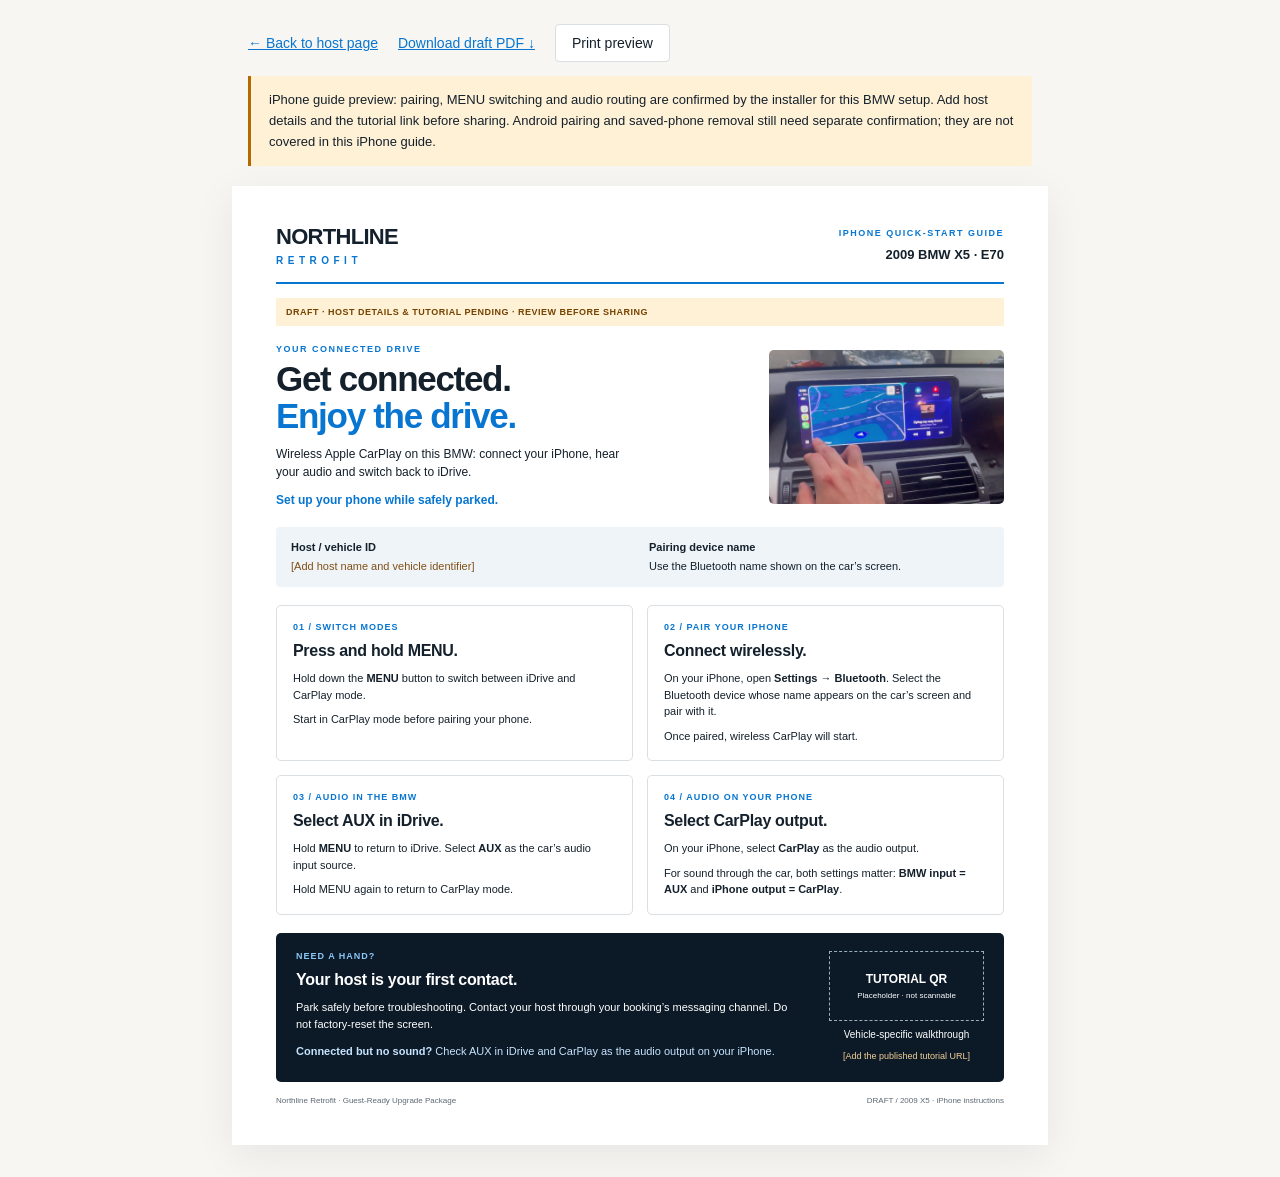
==== guest-guide.html @ 78ec06b9 "Launch European retrofit site with fleet offering and installation gallery" ====
<!doctype html>
<html lang="en">
<head>
<meta charset="utf-8">
<meta name="viewport" content="width=device-width,initial-scale=1">
<meta name="robots" content="noindex,nofollow">
<title>Guest quick-start guide preview | Northline Retrofit</title>
<link rel="stylesheet" href="guest-guide.css?v=eu1">
</head>
<body>
<nav class="preview-tools" aria-label="Guide preview tools"><a href="hosts.html">← Back to host page</a><a href="guides/2009-x5-guest-guide-DRAFT.pdf" download>Download draft PDF ↓</a><button type="button" onclick="window.print()">Print preview</button></nav>
<aside class="preview-note">iPhone guide preview: pairing, MENU switching and audio routing are confirmed by the installer for this BMW setup. Add host details and the tutorial link before sharing. Android pairing and saved-phone removal still need separate confirmation; they are not covered in this iPhone guide.</aside>
<main class="guide-sheet">
<header class="guide-header"><a href="hosts.html" class="brand">NORTHLINE<span>RETROFIT</span></a><div><span class="kicker">IPHONE QUICK-START GUIDE</span><strong>2009 BMW X5 · E70</strong></div></header>
<div class="draft-banner">DRAFT · HOST DETAILS &amp; TUTORIAL PENDING · REVIEW BEFORE SHARING</div>
<section class="guide-intro"><div><span class="kicker">YOUR CONNECTED DRIVE</span><h1>Get connected.<br><em>Enjoy the drive.</em></h1><p>Wireless Apple CarPlay on this BMW: connect your iPhone, hear your audio and switch back to iDrive.</p><p class="park-note">Set up your phone while safely parked.</p></div><img src="assets/bmw-x5-e70-2009-after.jpg" width="1080" height="1920" alt="Actual touchscreen upgrade in the 2009 BMW X5"></section>
<div class="vehicle-details"><p><b>Host / vehicle ID</b><span class="pending">[Add host name and vehicle identifier]</span></p><p><b>Pairing device name</b><span>Use the Bluetooth name shown on the car’s screen.</span></p></div>
<div class="guide-steps">
<section><span class="step">01 / SWITCH MODES</span><h2>Press and hold MENU.</h2><p>Hold down the <b class="inline">MENU</b> button to switch between iDrive and CarPlay mode.</p><p>Start in CarPlay mode before pairing your phone.</p></section>
<section><span class="step">02 / PAIR YOUR IPHONE</span><h2>Connect wirelessly.</h2><p>On your iPhone, open <b class="inline">Settings → Bluetooth</b>. Select the Bluetooth device whose name appears on the car’s screen and pair with it.</p><p>Once paired, wireless CarPlay will start.</p></section>
<section><span class="step">03 / AUDIO IN THE BMW</span><h2>Select AUX in iDrive.</h2><p>Hold <b class="inline">MENU</b> to return to iDrive. Select <b class="inline">AUX</b> as the car’s audio input source.</p><p>Hold MENU again to return to CarPlay mode.</p></section>
<section><span class="step">04 / AUDIO ON YOUR PHONE</span><h2>Select CarPlay output.</h2><p>On your iPhone, select <b class="inline">CarPlay</b> as the audio output.</p><p>For sound through the car, both settings matter: <b class="inline">BMW input = AUX</b> and <b class="inline">iPhone output = CarPlay</b>.</p></section>
</div>
<section class="help-row"><div><span class="step">NEED A HAND?</span><h2>Your host is your first contact.</h2><p>Park safely before troubleshooting. Contact your host through your booking’s messaging channel. Do not factory-reset the screen.</p><p class="audio-tip"><b>Connected but no sound?</b> Check AUX in iDrive and CarPlay as the audio output on your iPhone.</p></div><div class="tutorial"><div class="qr-placeholder">TUTORIAL QR<br><small>Placeholder · not scannable</small></div><p>Vehicle-specific walkthrough</p><span class="pending">[Add the published tutorial URL]</span></div></section>
<footer class="guide-footer"><span>Northline Retrofit · Guest-Ready Upgrade Package</span><span>DRAFT / 2009 X5 · iPhone instructions</span></footer>
</main>
</body></html>
---- guest-guide.css ----
:root{--ink:#14202b;--navy:#0c1927;--blue:#0876d1;--muted:#5d6872;--line:#d9dfe2;--paper:#f7f6f2;--font:Arial,Helvetica,sans-serif}
*{box-sizing:border-box}body{margin:0;background:var(--paper);color:var(--ink);font-family:var(--font)}a{color:var(--blue)}h1,h2,p{margin:0}button{font:inherit;cursor:pointer}a:focus-visible,button:focus-visible{outline:3px solid var(--blue);outline-offset:4px}.preview-tools{max-width:816px;margin:24px auto 14px;display:flex;gap:20px;align-items:center;flex-wrap:wrap;padding:0 16px;font-size:14px}.preview-tools button{padding:10px 16px;border:1px solid var(--line);border-radius:4px;background:white;color:var(--ink)}.preview-note{max-width:784px;margin:0 auto 20px;font-size:13px;line-height:1.6;padding:14px 18px;background:#fff1d6;border-left:3px solid #b26a00}.guide-sheet{width:816px;max-width:100%;margin:0 auto 32px;padding:38px 44px;background:white;box-shadow:0 10px 40px #00000012}.guide-header{display:flex;justify-content:space-between;gap:20px;align-items:center;padding-bottom:16px;border-bottom:2px solid var(--blue)}.brand{font-size:22px;letter-spacing:-.7px;font-weight:800;color:var(--ink);text-decoration:none}.brand span{display:block;font-size:10px;letter-spacing:4.5px;color:var(--blue);margin-top:5px}.guide-header>div{text-align:right}.kicker{display:block;font-size:9px;letter-spacing:1.5px;font-weight:700;color:var(--blue);margin-bottom:7px}.guide-header strong{font-size:13px}.draft-banner{font-size:9px;font-weight:700;letter-spacing:.5px;padding:9px 10px;background:#fff1d6;color:#744300;margin:14px 0}.guide-intro{display:grid;grid-template-columns:1fr 235px;gap:24px;align-items:center;margin:18px 0}.guide-intro h1{font-size:35px;letter-spacing:-1.3px;line-height:1.05;margin-bottom:10px}.guide-intro em{font-style:normal;color:var(--blue)}.guide-intro p{font-size:12px;line-height:1.5;max-width:355px}.guide-intro .park-note{font-weight:700;margin-top:10px;color:var(--blue)}.guide-intro img{display:block;width:100%;height:154px;object-fit:cover;object-position:50% 39%;border-radius:5px}.vehicle-details{display:grid;grid-template-columns:1fr 1fr;gap:18px;background:#eef4f8;padding:12px 15px;border-radius:4px;margin-bottom:18px;font-size:11px;line-height:1.5}.vehicle-details b,.guide-steps b{display:block;margin-bottom:3px}.pending{color:#825015;font-size:11px;line-height:1.55;display:block}.guide-steps{display:grid;grid-template-columns:1fr 1fr;gap:14px}.guide-steps section{padding:16px;border:1px solid var(--line);border-radius:5px;break-inside:avoid}.step{display:block;color:var(--blue);font-size:9px;letter-spacing:1px;font-weight:700;margin-bottom:9px}h2{font-size:16px;line-height:1.25;letter-spacing:-.3px;margin-bottom:9px}.guide-steps p{font-size:11px;line-height:1.5;margin-top:8px}.help-row{display:grid;grid-template-columns:1fr 155px;gap:28px;background:var(--navy);color:white;padding:18px 20px;margin-top:18px;border-radius:5px;break-inside:avoid}.help-row .step{color:#8bc8f8}.help-row p{font-size:11px;line-height:1.55}.help-row .pending{color:#f3d197;margin-top:8px}.tutorial{text-align:center}.qr-placeholder{border:1px dashed #9aafbe;min-height:70px;display:flex;flex-direction:column;justify-content:center;font-size:12px;font-weight:700;line-height:1.7}.qr-placeholder small{font-size:8px;font-weight:400}.tutorial>p{margin-top:6px;font-size:10px}.tutorial>.pending{font-size:9px}.guide-footer{display:flex;justify-content:space-between;gap:15px;font-size:8px;line-height:1.5;color:var(--muted);padding-top:13px}
@media(max-width:600px){.preview-note{margin:0 16px 16px}.guide-sheet{padding:24px 18px}.guide-header{gap:14px}.brand{font-size:19px}.guide-header strong{font-size:11px}.kicker{font-size:8px}.guide-intro{grid-template-columns:1fr;gap:16px}.guide-intro img{height:170px}.vehicle-details,.guide-steps{grid-template-columns:1fr}.help-row{grid-template-columns:1fr}.tutorial{max-width:165px}.guide-footer{flex-direction:column;gap:5px}.pending,.guide-steps p,.help-row p{font-size:12px}}
@page{size:Letter;margin:.4in}
@media print{body{background:white;print-color-adjust:exact;-webkit-print-color-adjust:exact}.preview-tools,.preview-note{display:none}.guide-sheet{width:100%;max-width:none;margin:0;padding:0;box-shadow:none}.guide-intro{grid-template-columns:1fr 235px}.vehicle-details,.guide-steps{grid-template-columns:1fr 1fr}.help-row{grid-template-columns:1fr 155px}.guide-footer{flex-direction:row}.guide-intro img{height:154px}.guide-header{break-after:avoid}.guide-intro,.vehicle-details{break-inside:avoid}}
.guide-steps b.inline{display:inline;margin:0}.help-row .audio-tip{margin-top:10px;color:#c5e4ff}
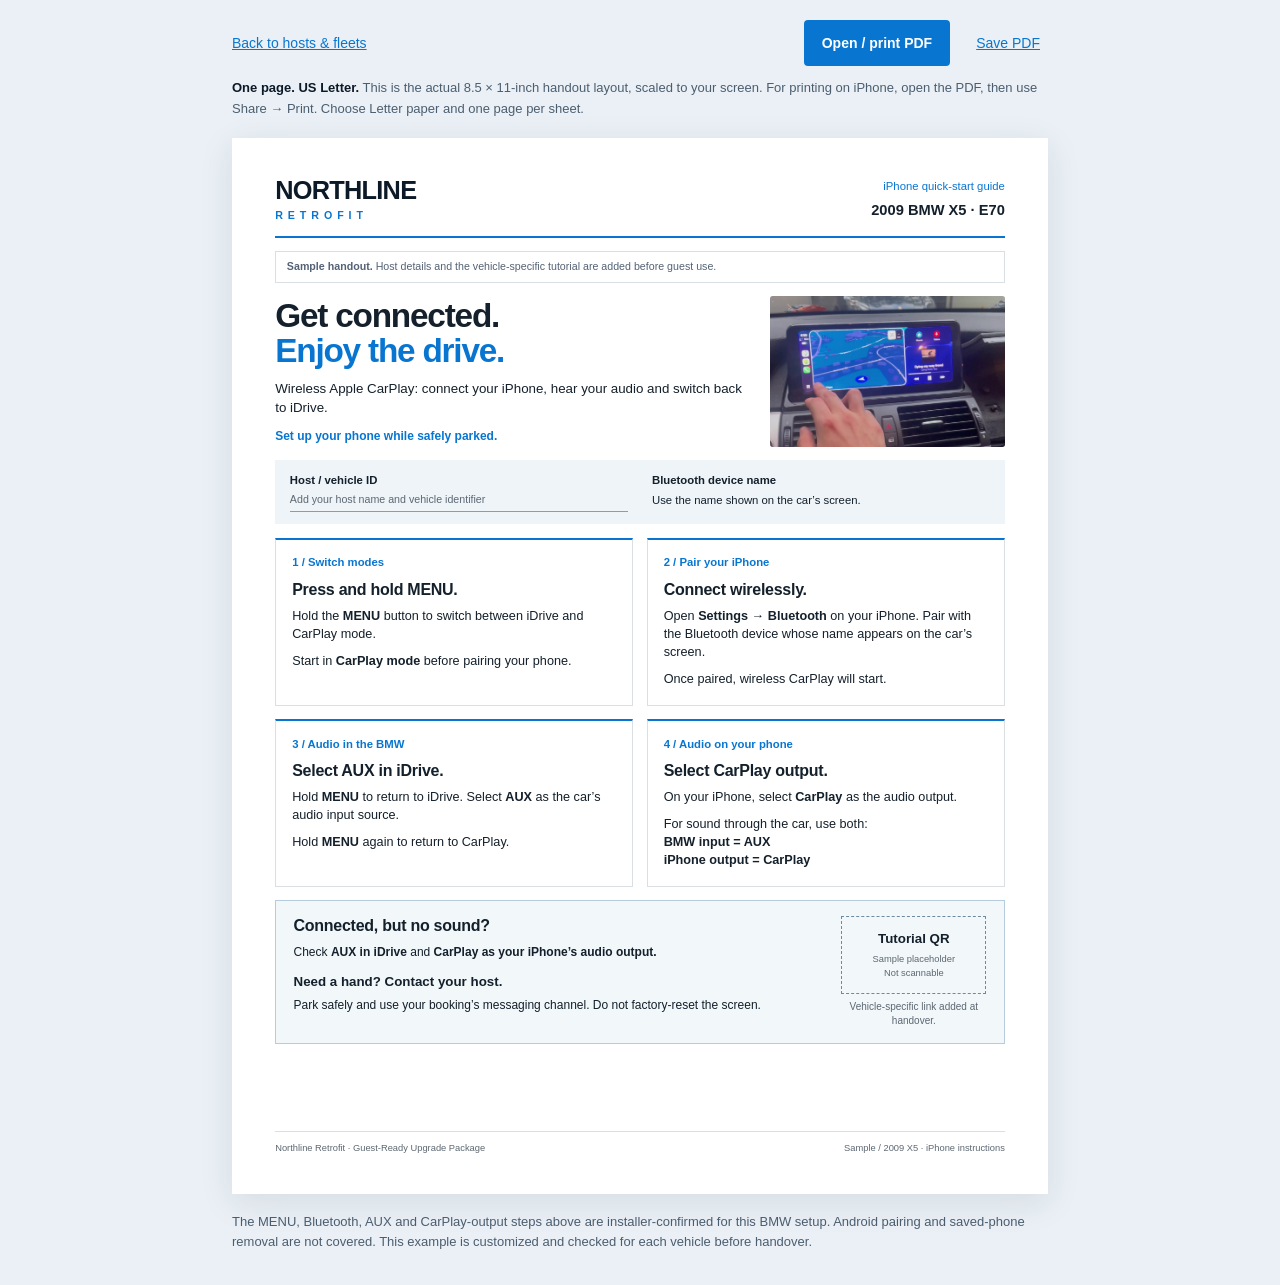
==== commit 0178f669: "Publish refined desktop design and one-page Letter guest guide" ====
--- a/guest-guide.html
+++ b/guest-guide.html
@@ -4,24 +4,44 @@
 <meta charset="utf-8">
 <meta name="viewport" content="width=device-width,initial-scale=1">
 <meta name="robots" content="noindex,nofollow">
-<title>Guest quick-start guide preview | Northline Retrofit</title>
-<link rel="stylesheet" href="guest-guide.css?v=eu1">
+<title>One-page guest guide | Northline Retrofit</title>
+<link rel="stylesheet" href="guest-guide.css?v=letter1">
+<script src="guest-guide.js?v=letter1" defer></script>
 </head>
 <body>
-<nav class="preview-tools" aria-label="Guide preview tools"><a href="hosts.html">← Back to host page</a><a href="guides/2009-x5-guest-guide-DRAFT.pdf" download>Download draft PDF ↓</a><button type="button" onclick="window.print()">Print preview</button></nav>
-<aside class="preview-note">iPhone guide preview: pairing, MENU switching and audio routing are confirmed by the installer for this BMW setup. Add host details and the tutorial link before sharing. Android pairing and saved-phone removal still need separate confirmation; they are not covered in this iPhone guide.</aside>
-<main class="guide-sheet">
-<header class="guide-header"><a href="hosts.html" class="brand">NORTHLINE<span>RETROFIT</span></a><div><span class="kicker">IPHONE QUICK-START GUIDE</span><strong>2009 BMW X5 · E70</strong></div></header>
-<div class="draft-banner">DRAFT · HOST DETAILS &amp; TUTORIAL PENDING · REVIEW BEFORE SHARING</div>
-<section class="guide-intro"><div><span class="kicker">YOUR CONNECTED DRIVE</span><h1>Get connected.<br><em>Enjoy the drive.</em></h1><p>Wireless Apple CarPlay on this BMW: connect your iPhone, hear your audio and switch back to iDrive.</p><p class="park-note">Set up your phone while safely parked.</p></div><img src="assets/bmw-x5-e70-2009-after.jpg" width="1080" height="1920" alt="Actual touchscreen upgrade in the 2009 BMW X5"></section>
-<div class="vehicle-details"><p><b>Host / vehicle ID</b><span class="pending">[Add host name and vehicle identifier]</span></p><p><b>Pairing device name</b><span>Use the Bluetooth name shown on the car’s screen.</span></p></div>
-<div class="guide-steps">
-<section><span class="step">01 / SWITCH MODES</span><h2>Press and hold MENU.</h2><p>Hold down the <b class="inline">MENU</b> button to switch between iDrive and CarPlay mode.</p><p>Start in CarPlay mode before pairing your phone.</p></section>
-<section><span class="step">02 / PAIR YOUR IPHONE</span><h2>Connect wirelessly.</h2><p>On your iPhone, open <b class="inline">Settings → Bluetooth</b>. Select the Bluetooth device whose name appears on the car’s screen and pair with it.</p><p>Once paired, wireless CarPlay will start.</p></section>
-<section><span class="step">03 / AUDIO IN THE BMW</span><h2>Select AUX in iDrive.</h2><p>Hold <b class="inline">MENU</b> to return to iDrive. Select <b class="inline">AUX</b> as the car’s audio input source.</p><p>Hold MENU again to return to CarPlay mode.</p></section>
-<section><span class="step">04 / AUDIO ON YOUR PHONE</span><h2>Select CarPlay output.</h2><p>On your iPhone, select <b class="inline">CarPlay</b> as the audio output.</p><p>For sound through the car, both settings matter: <b class="inline">BMW input = AUX</b> and <b class="inline">iPhone output = CarPlay</b>.</p></section>
-</div>
-<section class="help-row"><div><span class="step">NEED A HAND?</span><h2>Your host is your first contact.</h2><p>Park safely before troubleshooting. Contact your host through your booking’s messaging channel. Do not factory-reset the screen.</p><p class="audio-tip"><b>Connected but no sound?</b> Check AUX in iDrive and CarPlay as the audio output on your iPhone.</p></div><div class="tutorial"><div class="qr-placeholder">TUTORIAL QR<br><small>Placeholder · not scannable</small></div><p>Vehicle-specific walkthrough</p><span class="pending">[Add the published tutorial URL]</span></div></section>
-<footer class="guide-footer"><span>Northline Retrofit · Guest-Ready Upgrade Package</span><span>DRAFT / 2009 X5 · iPhone instructions</span></footer>
-</main>
-</body></html>
+<nav class="preview-tools" aria-label="Guest guide document tools">
+  <a class="back-link" href="hosts.html">Back to hosts &amp; fleets</a>
+  <a class="pdf-button" href="guides/northline-2009-bmw-x5-guest-guide.pdf">Open / print PDF</a>
+  <a class="save-link" href="guides/northline-2009-bmw-x5-guest-guide.pdf" download>Save PDF</a>
+</nav>
+<aside class="preview-note"><strong>One page. US Letter.</strong> This is the actual 8.5 × 11-inch handout layout, scaled to your screen. For printing on iPhone, open the PDF, then use Share → Print. Choose Letter paper and one page per sheet.</aside>
+<noscript><p class="preview-note">Open the PDF above to view the complete page at a comfortable size.</p></noscript>
+<div class="guide-viewport"><main class="guide-sheet" aria-label="One-page US Letter guest guide">
+  <header class="guide-header">
+    <a href="https://northlineretrofit.github.io/" class="brand">NORTHLINE<span>RETROFIT</span></a>
+    <div><span class="kicker">iPhone quick-start guide</span><strong>2009 BMW X5 · E70</strong></div>
+  </header>
+  <p class="sample-note"><b>Sample handout.</b> Host details and the vehicle-specific tutorial are added before guest use.</p>
+  <section class="guide-intro">
+    <div><h1>Get connected.<br><em>Enjoy the drive.</em></h1><p>Wireless Apple CarPlay: connect your iPhone, hear your audio and switch back to iDrive.</p><p class="park-note">Set up your phone while safely parked.</p></div>
+    <img src="assets/bmw-x5-e70-2009-after.jpg" width="1080" height="1920" alt="Actual replacement touchscreen in the 2009 BMW X5">
+  </section>
+  <div class="vehicle-details">
+    <p><b>Host / vehicle ID</b><span class="writing-line">Add your host name and vehicle identifier</span></p>
+    <p><b>Bluetooth device name</b><span>Use the name shown on the car’s screen.</span></p>
+  </div>
+  <div class="guide-steps">
+    <section><span class="step">1 / Switch modes</span><h2>Press and hold MENU.</h2><p>Hold the <b>MENU</b> button to switch between iDrive and CarPlay mode.</p><p>Start in <b>CarPlay mode</b> before pairing your phone.</p></section>
+    <section><span class="step">2 / Pair your iPhone</span><h2>Connect wirelessly.</h2><p>Open <b>Settings → Bluetooth</b> on your iPhone. Pair with the Bluetooth device whose name appears on the car’s screen.</p><p>Once paired, wireless CarPlay will start.</p></section>
+    <section><span class="step">3 / Audio in the BMW</span><h2>Select AUX in iDrive.</h2><p>Hold <b>MENU</b> to return to iDrive. Select <b>AUX</b> as the car’s audio input source.</p><p>Hold <b>MENU</b> again to return to CarPlay.</p></section>
+    <section><span class="step">4 / Audio on your phone</span><h2>Select CarPlay output.</h2><p>On your iPhone, select <b>CarPlay</b> as the audio output.</p><p>For sound through the car, use both:<br><b>BMW input = AUX</b><br><b>iPhone output = CarPlay</b></p></section>
+  </div>
+  <section class="help-row">
+    <div><h2>Connected, but no sound?</h2><p>Check <b>AUX in iDrive</b> and <b>CarPlay as your iPhone’s audio output.</b></p><h3>Need a hand? Contact your host.</h3><p>Park safely and use your booking’s messaging channel. Do not factory-reset the screen.</p></div>
+    <div class="tutorial"><div class="qr-placeholder">Tutorial QR<span>Sample placeholder<br>Not scannable</span></div><p>Vehicle-specific link added at handover.</p></div>
+  </section>
+  <footer class="guide-footer"><span>Northline Retrofit · Guest-Ready Upgrade Package</span><span>Sample / 2009 X5 · iPhone instructions</span></footer>
+</main></div>
+<p class="preview-note closing-note">The MENU, Bluetooth, AUX and CarPlay-output steps above are installer-confirmed for this BMW setup. Android pairing and saved-phone removal are not covered. This example is customized and checked for each vehicle before handover.</p>
+</body>
+</html>
--- a/guest-guide.css
+++ b/guest-guide.css
@@ -1,6 +1,87 @@
-:root{--ink:#14202b;--navy:#0c1927;--blue:#0876d1;--muted:#5d6872;--line:#d9dfe2;--paper:#f7f6f2;--font:Arial,Helvetica,sans-serif}
-*{box-sizing:border-box}body{margin:0;background:var(--paper);color:var(--ink);font-family:var(--font)}a{color:var(--blue)}h1,h2,p{margin:0}button{font:inherit;cursor:pointer}a:focus-visible,button:focus-visible{outline:3px solid var(--blue);outline-offset:4px}.preview-tools{max-width:816px;margin:24px auto 14px;display:flex;gap:20px;align-items:center;flex-wrap:wrap;padding:0 16px;font-size:14px}.preview-tools button{padding:10px 16px;border:1px solid var(--line);border-radius:4px;background:white;color:var(--ink)}.preview-note{max-width:784px;margin:0 auto 20px;font-size:13px;line-height:1.6;padding:14px 18px;background:#fff1d6;border-left:3px solid #b26a00}.guide-sheet{width:816px;max-width:100%;margin:0 auto 32px;padding:38px 44px;background:white;box-shadow:0 10px 40px #00000012}.guide-header{display:flex;justify-content:space-between;gap:20px;align-items:center;padding-bottom:16px;border-bottom:2px solid var(--blue)}.brand{font-size:22px;letter-spacing:-.7px;font-weight:800;color:var(--ink);text-decoration:none}.brand span{display:block;font-size:10px;letter-spacing:4.5px;color:var(--blue);margin-top:5px}.guide-header>div{text-align:right}.kicker{display:block;font-size:9px;letter-spacing:1.5px;font-weight:700;color:var(--blue);margin-bottom:7px}.guide-header strong{font-size:13px}.draft-banner{font-size:9px;font-weight:700;letter-spacing:.5px;padding:9px 10px;background:#fff1d6;color:#744300;margin:14px 0}.guide-intro{display:grid;grid-template-columns:1fr 235px;gap:24px;align-items:center;margin:18px 0}.guide-intro h1{font-size:35px;letter-spacing:-1.3px;line-height:1.05;margin-bottom:10px}.guide-intro em{font-style:normal;color:var(--blue)}.guide-intro p{font-size:12px;line-height:1.5;max-width:355px}.guide-intro .park-note{font-weight:700;margin-top:10px;color:var(--blue)}.guide-intro img{display:block;width:100%;height:154px;object-fit:cover;object-position:50% 39%;border-radius:5px}.vehicle-details{display:grid;grid-template-columns:1fr 1fr;gap:18px;background:#eef4f8;padding:12px 15px;border-radius:4px;margin-bottom:18px;font-size:11px;line-height:1.5}.vehicle-details b,.guide-steps b{display:block;margin-bottom:3px}.pending{color:#825015;font-size:11px;line-height:1.55;display:block}.guide-steps{display:grid;grid-template-columns:1fr 1fr;gap:14px}.guide-steps section{padding:16px;border:1px solid var(--line);border-radius:5px;break-inside:avoid}.step{display:block;color:var(--blue);font-size:9px;letter-spacing:1px;font-weight:700;margin-bottom:9px}h2{font-size:16px;line-height:1.25;letter-spacing:-.3px;margin-bottom:9px}.guide-steps p{font-size:11px;line-height:1.5;margin-top:8px}.help-row{display:grid;grid-template-columns:1fr 155px;gap:28px;background:var(--navy);color:white;padding:18px 20px;margin-top:18px;border-radius:5px;break-inside:avoid}.help-row .step{color:#8bc8f8}.help-row p{font-size:11px;line-height:1.55}.help-row .pending{color:#f3d197;margin-top:8px}.tutorial{text-align:center}.qr-placeholder{border:1px dashed #9aafbe;min-height:70px;display:flex;flex-direction:column;justify-content:center;font-size:12px;font-weight:700;line-height:1.7}.qr-placeholder small{font-size:8px;font-weight:400}.tutorial>p{margin-top:6px;font-size:10px}.tutorial>.pending{font-size:9px}.guide-footer{display:flex;justify-content:space-between;gap:15px;font-size:8px;line-height:1.5;color:var(--muted);padding-top:13px}
-@media(max-width:600px){.preview-note{margin:0 16px 16px}.guide-sheet{padding:24px 18px}.guide-header{gap:14px}.brand{font-size:19px}.guide-header strong{font-size:11px}.kicker{font-size:8px}.guide-intro{grid-template-columns:1fr;gap:16px}.guide-intro img{height:170px}.vehicle-details,.guide-steps{grid-template-columns:1fr}.help-row{grid-template-columns:1fr}.tutorial{max-width:165px}.guide-footer{flex-direction:column;gap:5px}.pending,.guide-steps p,.help-row p{font-size:12px}}
-@page{size:Letter;margin:.4in}
-@media print{body{background:white;print-color-adjust:exact;-webkit-print-color-adjust:exact}.preview-tools,.preview-note{display:none}.guide-sheet{width:100%;max-width:none;margin:0;padding:0;box-shadow:none}.guide-intro{grid-template-columns:1fr 235px}.vehicle-details,.guide-steps{grid-template-columns:1fr 1fr}.help-row{grid-template-columns:1fr 155px}.guide-footer{flex-direction:row}.guide-intro img{height:154px}.guide-header{break-after:avoid}.guide-intro,.vehicle-details{break-inside:avoid}}
-.guide-steps b.inline{display:inline;margin:0}.help-row .audio-tip{margin-top:10px;color:#c5e4ff}
+:root {
+  --ink: #14202b;
+  --navy: #0c1927;
+  --blue: #0876d1;
+  --muted: #5d6872;
+  --line: #d9dfe2;
+  --paper: #ffffff;
+  --font: Arial, Helvetica, sans-serif;
+}
+* { box-sizing: border-box; }
+body { margin: 0; color: var(--ink); font-family: var(--font); background: #eaf0f5; }
+a { color: var(--blue); }
+h1, h2, h3, p { margin: 0; }
+a:focus-visible { outline: 3px solid var(--blue); outline-offset: 4px; }
+
+/* The document is ALWAYS physical Letter size. Mobile changes only the scale
+   of the screen preview, never the page's columns, type size or pagination. */
+.guide-sheet {
+  width: 8.5in;
+  height: 11in;
+  padding: .42in .45in;
+  display: flex;
+  flex-direction: column;
+  gap: 10pt;
+  background: var(--paper);
+  font-size: 10pt;
+  line-height: 1.42;
+}
+.guide-header { display: flex; align-items: center; justify-content: space-between; gap: 18pt; border-bottom: 1.5pt solid var(--blue); padding-bottom: 11pt; }
+.brand { font-size: 19pt; font-weight: 800; letter-spacing: -.55pt; line-height: 1; color: var(--navy); text-decoration: none; }
+.brand span { display: block; margin-top: 5pt; color: var(--blue); font-size: 8pt; letter-spacing: 3.7pt; }
+.guide-header > div { text-align: right; }
+.kicker { display: block; font-size: 8.5pt; color: var(--blue); margin-bottom: 4pt; }
+.guide-header strong { font-size: 11pt; }
+.sample-note { font-size: 8pt; line-height: 1.3; color: #536275; padding: 6pt 8pt; border: .6pt solid var(--line); }
+.guide-intro { display: grid; grid-template-columns: minmax(0,1fr) 176pt; gap: 21pt; align-items: center; }
+.guide-intro h1 { font-size: 25pt; font-weight: 750; letter-spacing: -.9pt; line-height: 1.05; margin-bottom: 9pt; }
+.guide-intro em { font-style: normal; color: var(--blue); }
+.guide-intro p { font-size: 10pt; line-height: 1.4; }
+.guide-intro .park-note { font-size: 9pt; color: var(--blue); font-weight: 700; margin-top: 8pt; }
+.guide-intro img { display: block; width: 176pt; height: 113pt; object-fit: cover; object-position: 50% 39%; border-radius: 2pt; }
+.vehicle-details { display: grid; grid-template-columns: 1fr 1fr; gap: 18pt; padding: 9pt 11pt; background: #eef4f8; font-size: 8.5pt; }
+.vehicle-details b { display: block; margin-bottom: 3pt; }
+.vehicle-details .writing-line { display: block; color: var(--muted); border-bottom: .6pt solid #8f9baa; padding-bottom: 3pt; font-size: 8pt; }
+.guide-steps { display: grid; grid-template-columns: 1fr 1fr; gap: 10pt; }
+.guide-steps section { border: .6pt solid var(--line); border-top: 1.5pt solid var(--blue); padding: 11pt 12pt 12pt; break-inside: avoid; }
+.step { display: block; font-size: 8.5pt; color: var(--blue); font-weight: 700; margin-bottom: 7pt; }
+h2 { font-size: 12pt; line-height: 1.2; letter-spacing: -.2pt; margin-bottom: 7pt; }
+.guide-steps p { font-size: 9.5pt; line-height: 1.4; margin-top: 7pt; }
+.help-row { display: grid; grid-template-columns: 1fr 109pt; gap: 20pt; border: .6pt solid #b6cbdc; background: #f2f7fa; padding: 11pt 13pt; break-inside: avoid; }
+.help-row p { font-size: 9pt; line-height: 1.4; }
+.help-row h3 { font-size: 10pt; margin-top: 9pt; margin-bottom: 4pt; }
+.tutorial { text-align: center; align-self: center; }
+.qr-placeholder { border: .8pt dashed #6e8aa0; padding: 9pt 5pt; font-size: 10pt; font-weight: 700; line-height: 1.5; }
+.qr-placeholder span { display: block; font-size: 7pt; font-weight: 400; color: var(--muted); margin-top: 3pt; }
+.tutorial > p { font-size: 7.5pt; color: var(--muted); margin-top: 5pt; }
+.guide-footer { display: flex; justify-content: space-between; gap: 12pt; border-top: .6pt solid var(--line); padding-top: 7pt; margin-top: auto; font-size: 7pt; line-height: 1.3; color: var(--muted); }
+
+/* UI controls are not part of the printed document. */
+@media screen {
+  .preview-tools { width: min(816px, calc(100% - 24px)); margin: 20px auto 12px; display: flex; gap: 10px 18px; align-items: center; flex-wrap: wrap; font-size: 14px; }
+  .preview-tools a { display: inline-flex; align-items: center; justify-content: center; min-height: 46px; }
+  .back-link { margin-right: auto; }
+  .pdf-button { background: var(--blue); color: white; border-radius: 4px; padding: 12px 18px; font-weight: 700; text-decoration: none; }
+  .save-link { padding: 10px 8px; }
+  .preview-note { width: min(816px, calc(100% - 24px)); margin: 0 auto 18px; font-size: 13px; line-height: 1.6; color: #4b5e70; }
+  .preview-note strong { color: var(--navy); }
+  .guide-viewport { position: relative; width: min(816px, calc(100% - 24px)); margin: 0 auto; }
+  .guide-scaled .guide-viewport { height: calc(1056px * var(--page-scale,1)); }
+  .guide-scaled .guide-sheet { position: absolute; top: 0; left: 0; transform: scale(var(--page-scale,1)); transform-origin: top left; }
+  .guide-sheet { box-shadow: 0 8px 32px #1a30451a; }
+  html:not(.guide-scaled) .guide-viewport { overflow-x: auto; }
+  .closing-note { margin-block: 18px 32px; }
+}
+@media screen and (max-width: 500px) {
+  .preview-tools { display: grid; grid-template-columns: 1fr auto; }
+  .back-link { grid-column: 1 / -1; justify-content: start !important; }
+  .preview-note { font-size: 12px; }
+}
+@page { size: Letter portrait; margin: 0; }
+@media print {
+  html, body { margin: 0; padding: 0; width: 8.5in; background: white; }
+  body { print-color-adjust: exact; -webkit-print-color-adjust: exact; }
+  .preview-tools, .preview-note, noscript { display: none; }
+  .guide-viewport { display: block; width: 8.5in; height: auto; margin: 0; padding: 0; overflow: visible; }
+  .guide-sheet { position: static; width: 8.5in; height: 11in; margin: 0; transform: none; box-shadow: none; break-inside: avoid; }
+}
